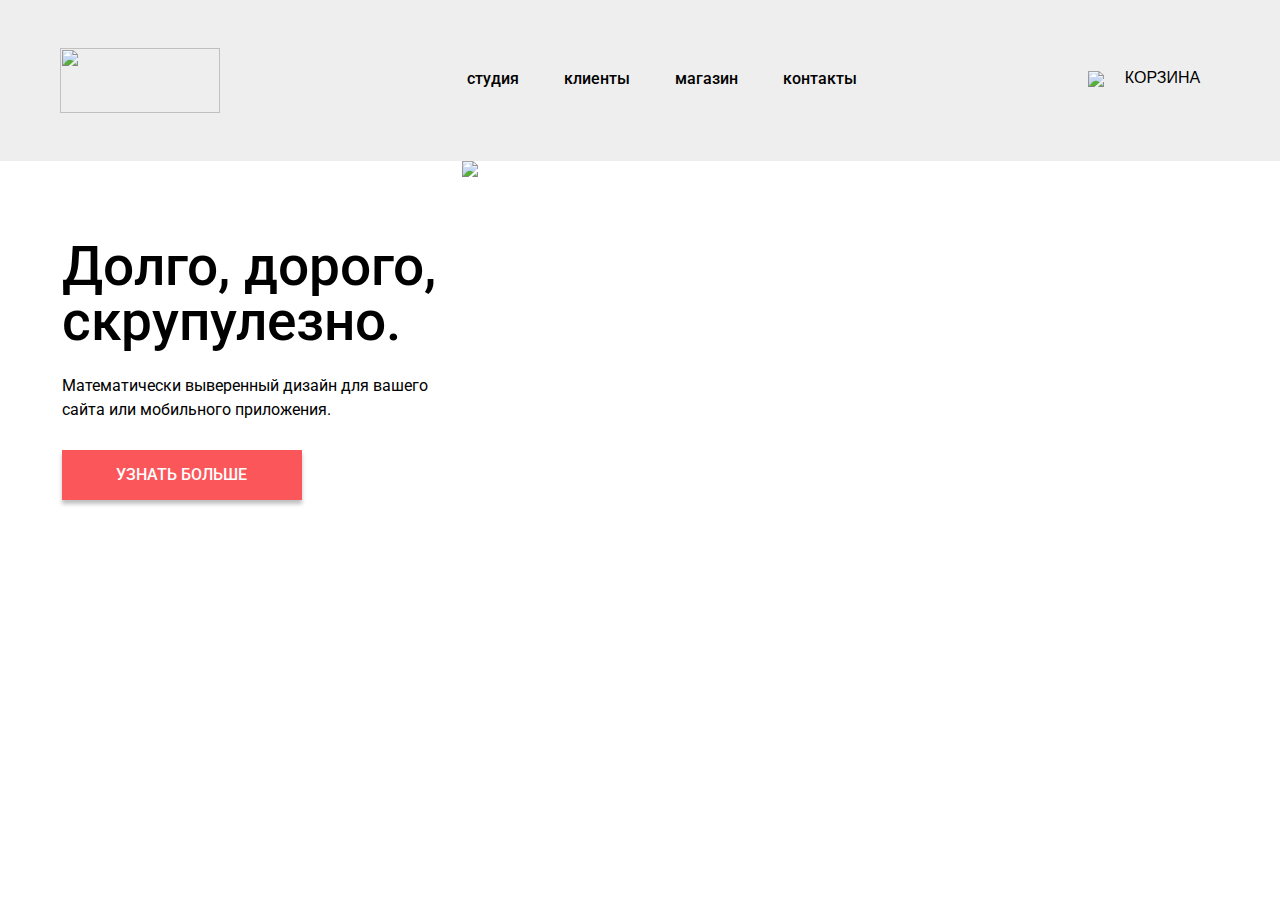
==== index.html @ bd15eae9 "header create" ====
<head>
    <meta charset="UTF-8">
    <meta name="viewport" content="width=device-width">
    <title>Delivery food</title>
    <link rel="stylesheet" href="style.css">
    <link rel="preconnect" href="https://fonts.googleapis.com">
    <link rel="preconnect" href="https://fonts.gstatic.com" crossorigin>
    <link href="https://fonts.googleapis.com/css2?family=Roboto:wght@400;500;700&display=swap" rel="stylesheet">
</head>


    <header class="container site-header">
        <div class="header-container">
            <img src="img/nerds-logo.png" class="nerds-logo">
            <nav class="logo-menu">
                <ul>
                    <li> <a href="#" class="menu-list">студия</a></li>
                    <li> <a href="#" class="menu-list">клиенты</a></li>
                    <li> <a href="#" class="menu-list">магазин</a></li>
                    <li> <a href="#" class="menu-list">контакты</a></li>
                </ul>
            </nav>

           
                <button class="header-basket">
                    <img src="img/basket-image.png" class="basket-image">
                    Корзина
                </button>
                
            

        </div>
    </header>
<body>
    <div class="container hero-section">
        <div class="hero-section-main">
        <h1 class="hero-heading">Долго, дорого, скрупулезно.</h1>
        <p class="hero-text">Математически выверенный дизайн для вашего сайта или мобильного приложения.</p>
        <button class="button button-hero-section">Узнать больше</button>
        </div>
        <img src="img/hero-section-image.png" class="hero-image">
    </div>

</body>
---- style.css ----
*,
*::before,
*::after {
    box-sizing: border-box;
}

body {
    font-family: 'Roboto', sans-serif;
    font-family: 'SF Pro Display', sans-serif;
    background-color: rgba(255, 255, 255, 1);
    padding: 0;
    margin: 0;
}

.container{
    display: flex;
    margin: 0 auto;
}

.button {
    height: 50px;
    font-family: "Roboto";
    font-size: 16px;
    font-weight: 500;
    line-height: 18px;
    text-align: center;
    color: #ffffff;
    border: none;
    box-shadow: 0px 4px 4px rgba(0, 0, 0, 0.25);
    cursor: pointer;
    text-transform: uppercase;

}

.site-header{
    background-color: rgba(238, 238, 238, 1);
}

.header-container{
    display: flex;
    width: 1159.84px;
    margin: 48.09px auto;
}

.nerds-logo{
    width: 159.87px;
    height: 65.02px;

}

.logo-menu{
    width: 437px;
    margin-left: 202.13px;
    
}

ul { 
    display: flex;
    list-style: none;
    padding: 0;
 }

 li {
    display: flex;
    gap: 45px;
 }

.menu-list{
    display: flex;
    margin-left: 45px;
    text-decoration: none;
    font-family: 'Roboto';
    font-style: normal;
    font-weight: 500;
    font-size: 16px;
    line-height: 30px;
    color:rgba(0, 0, 0, 1);
}

li a:not(:first-child):not(:last-child) {
    margin-left: 0;
}

.header-basket{
    position: relative;
    width: 114.84px;
    height: 30px;
    margin-top: 15px;
    margin-left: 246px;
    padding: 0;
    background-color: rgba(238, 238, 238, 1);
    border: 0;
    cursor: pointer;
    font-family: 'Roboto' sans-serif;
    font-size: 16px;
    font-weight: 500;
    line-height: 30px;
    text-transform: uppercase;
}

.basket-image{
    position: absolute;
    left: -17px;
    top: 8px;
    margin-right: 24.74px;
}

.hero-section{
    width: 1157px;
}

.hero-heading{
    width: 400px;
    margin: 78px 0 0 0;
    font-family: "Roboto";
    font-size: 55px;
    font-weight: 500;
    line-height: 55px;
    letter-spacing: 0px;
    text-align: left;

}

.hero-text{
    width: 400px;
    margin: 25px 0 0 0;
    font-family: "Roboto";
    font-size: 16px;
    font-weight: 400;
    line-height: 24px;
    letter-spacing: 0px;
    text-align: left;

}

.button-hero-section{
    width: 240px;
    margin-top: 28px;
    background-color: rgba(251, 86, 90, 1);
}
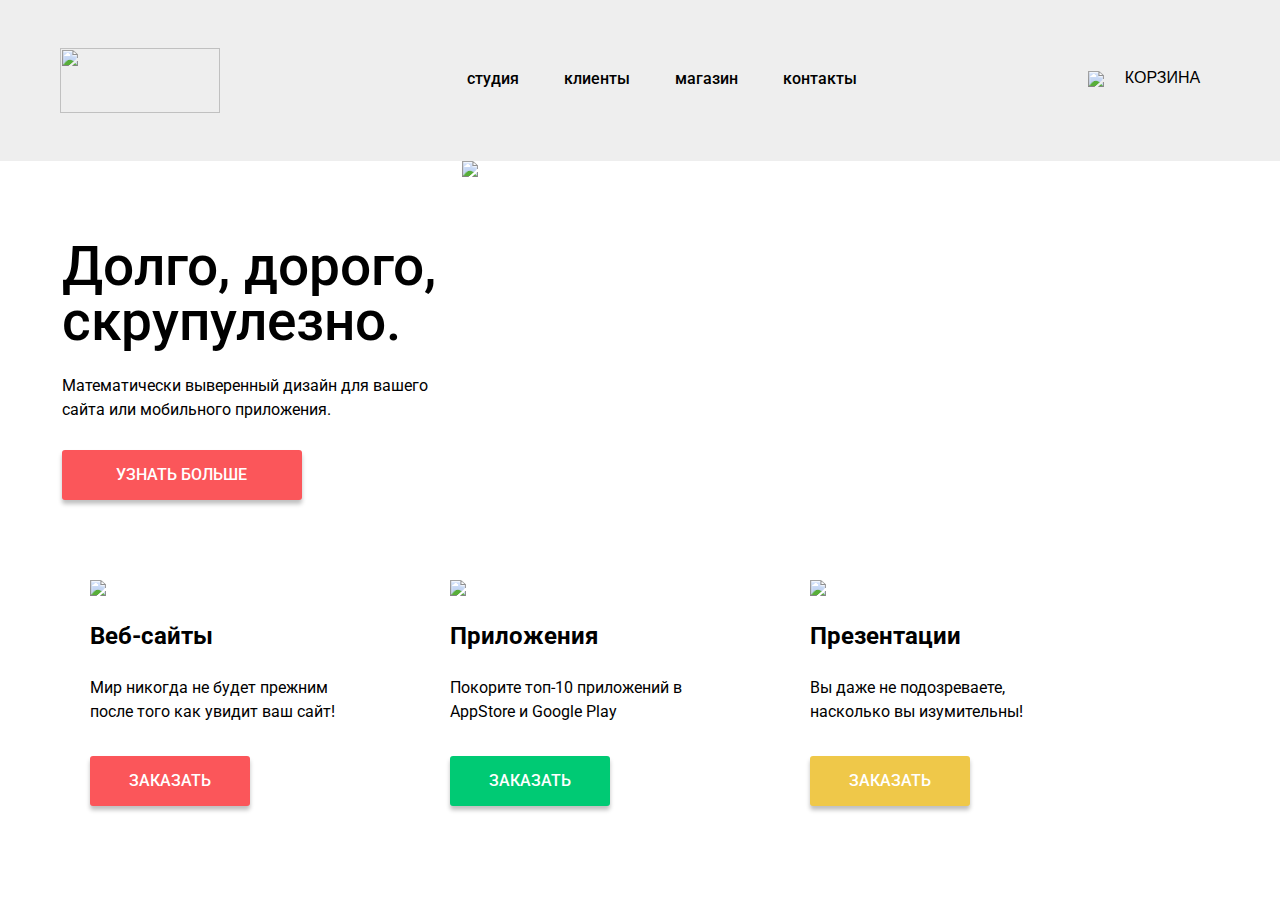
==== commit 50d93826: "card adding" ====
--- a/index.html
+++ b/index.html
@@ -1,7 +1,7 @@
 <head>
     <meta charset="UTF-8">
     <meta name="viewport" content="width=device-width">
-    <title>Delivery food</title>
+    <title>Nerds</title>
     <link rel="stylesheet" href="style.css">
     <link rel="preconnect" href="https://fonts.googleapis.com">
     <link rel="preconnect" href="https://fonts.gstatic.com" crossorigin>
@@ -21,14 +21,10 @@
                 </ul>
             </nav>
 
-           
                 <button class="header-basket">
                     <img src="img/basket-image.png" class="basket-image">
                     Корзина
                 </button>
-                
-            
-
         </div>
     </header>
 <body>
@@ -41,4 +37,28 @@
         <img src="img/hero-section-image.png" class="hero-image">
     </div>
 
+    <div class="container menu-card">
+        <div class="card-list">
+            <img src="img/web-site-image.jpg">
+            <h2 class="card-title">Веб-сайты</h2>
+            <p class="hero-text card-text">Мир никогда не будет прежним после того как увидит ваш сайт!</p>
+            <button class="button card-button">Заказать</button>
+        </div>
+
+        <div class="card-list">
+            <img src="img/application-image.png">
+            <h2 class="card-title">Приложения</h2>
+            <p class="hero-text card-text">Покорите топ-10 приложений в AppStore и Google Play</p>
+            <button class="button card-button-application">Заказать</button>
+        </div>
+
+        <div class="card-list">
+            <img src="img/presentation-image.png">
+            <h2 class="card-title">Презентации</h2>
+            <p class="hero-text card-text">Вы даже не подозреваете, насколько вы изумительны!</p>
+            <button class="button card-button-presentation">Заказать</button>
+        </div>
+
+    </div>
+
 </body>--- a/style.css
+++ b/style.css
@@ -26,6 +26,7 @@
     text-align: center;
     color: #ffffff;
     border: none;
+    border-radius: 3px;
     box-shadow: 0px 4px 4px rgba(0, 0, 0, 0.25);
     cursor: pointer;
     text-transform: uppercase;
@@ -138,4 +139,45 @@
     margin-top: 28px;
     background-color: rgba(251, 86, 90, 1);
 }
-    +
+.menu-card{
+    display: flex;
+    width: 1100px;
+    margin: 80px auto;
+    gap: 100px;
+}
+
+.card-list{
+    gap: 100px;
+}
+
+.card-title{
+    margin: 25px 0 16px 0;
+    font-family: "Roboto";
+    font-size: 24px;
+    font-weight: 700;
+    line-height: 30px;
+    text-align: left;
+}
+
+.card-text{
+    width: 260px;
+}
+    
+.card-button{
+    width: 160px;
+    margin: 32px 0 0 0;
+    background-color: rgba(251, 86, 90, 1);
+}
+
+.card-button-application{
+    width: 160px;
+    margin: 32px 0 0 0;
+    background-color: rgba(0, 202, 116, 1);
+}
+
+.card-button-presentation{
+    width: 160px;
+    margin: 32px 0 0 0;
+    background-color:  rgba(239, 200, 73, 1);
+}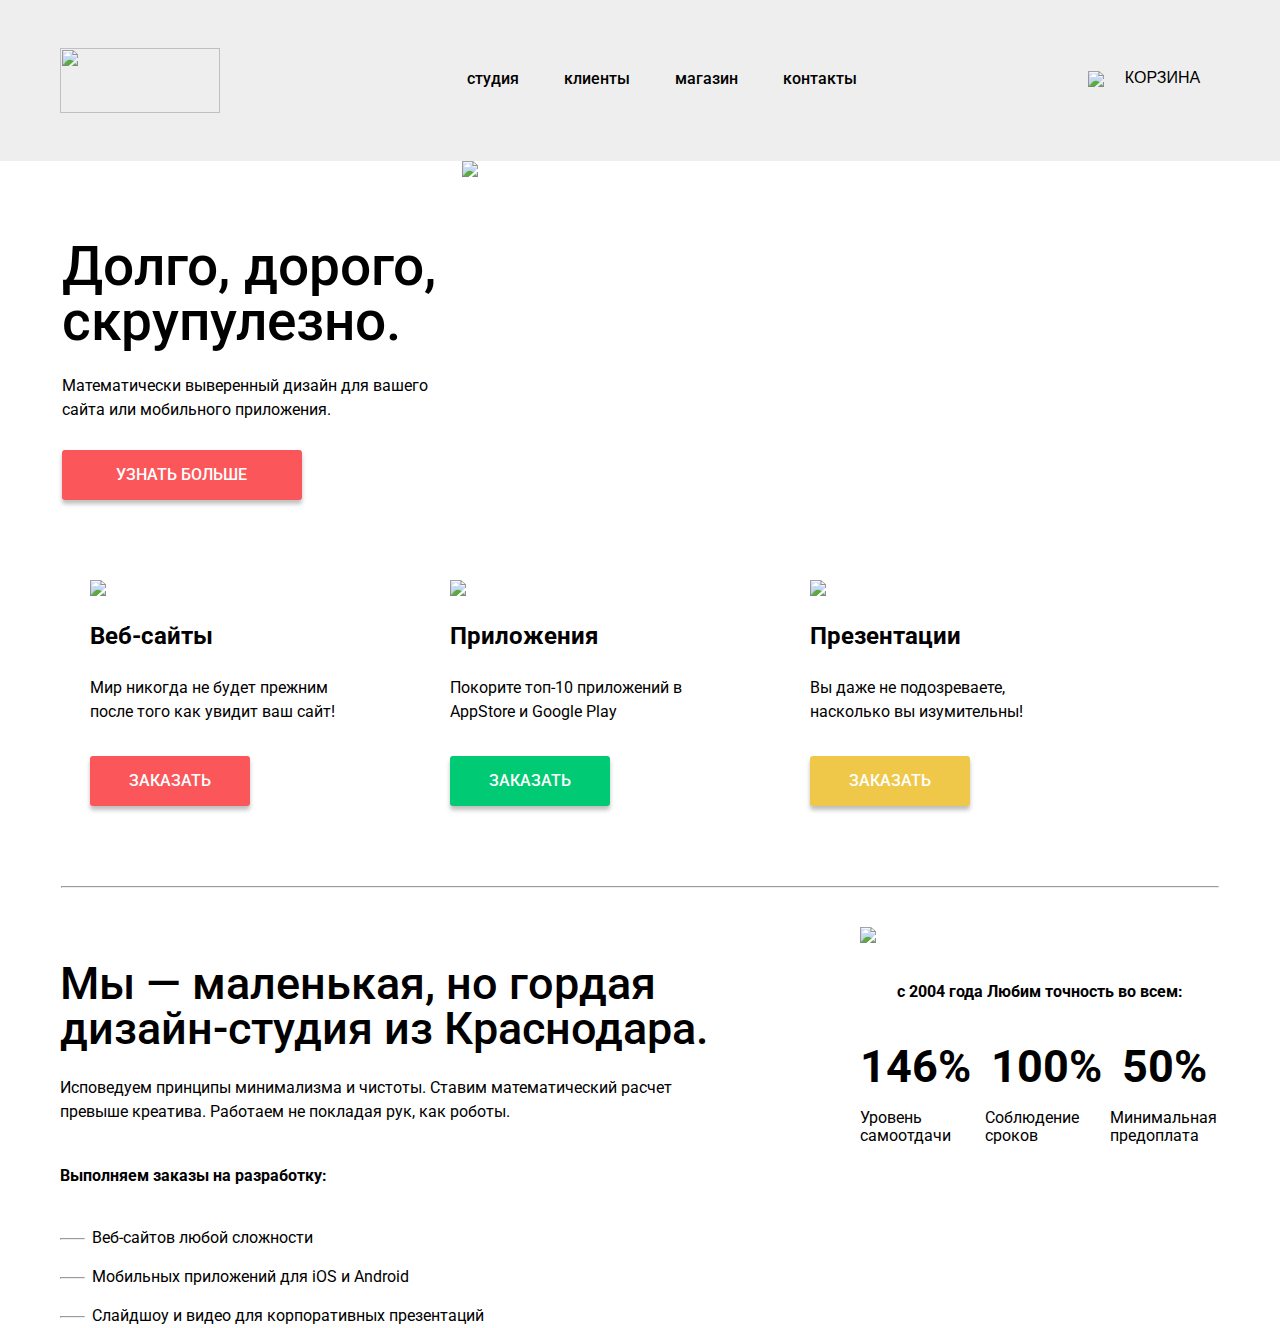
==== commit 1c0abde4: "Add files via upload" ====
--- a/index.html
+++ b/index.html
@@ -58,7 +58,45 @@
             <p class="hero-text card-text">Вы даже не подозреваете, насколько вы изумительны!</p>
             <button class="button card-button-presentation">Заказать</button>
         </div>
-
     </div>
 
+    <hr class="container line-separate">
+
+    <div class="container description-section">
+        <div class="description-section-title">
+            <h3 class="description-section-heading">Мы — маленькая, но гордая дизайн-студия из Краснодара.</h3>
+            <p class="hero-text description-section-text">Исповедуем принципы минимализма и чистоты. Ставим математический расчет превыше креатива. Работаем не покладая рук, как роботы.</p>
+            <p class="description-section-text-task">Выполняем заказы на разработку:</p>
+            <div class="description-section-text-items">
+                <div class="description-section-text-list">
+                    <hr class="description-section-dash">
+                    <p class="hero-text description-section-list-text">Веб-сайтов любой сложности</p>
+                </div>
+                <div class="description-section-text-list">
+                    <hr class="description-section-dash">
+                    <p class="hero-text description-section-list-text">Мобильных приложений для iOS и Android</p>
+                </div>
+                <div class="description-section-text-list">
+                    <hr class="description-section-dash">
+                    <p class="hero-text description-section-list-text">Слайдшоу и видео для корпоративных презентаций</p>
+                </div>
+            </div>
+        </div>
+
+        <div class="success-section">
+            <img src="img/description-section-nerds-image.png">
+            <p class="description-section-text-task success-section-title">с 2004 года Любим точность во всем:</p>
+            <div class="success-section-percent">
+                <p class="description-success-section-percent">146%</p> 
+                <p class="description-success-section-percent">100%</p>
+                <p class="description-success-section-percent">50%</p>
+            </div>
+            <div class="success-section-percent-description">
+                <p class="success-section-percent-description-text">Уровень самоотдачи</p>
+                <p class="success-section-percent-description-text">Соблюдение сроков</p>
+                <p class="success-section-percent-description-text">Минимальная предоплата</p>
+            </div>   
+        </div>
+        
+    </div>
 </body>--- a/style.css
+++ b/style.css
@@ -180,4 +180,117 @@
     width: 160px;
     margin: 32px 0 0 0;
     background-color:  rgba(239, 200, 73, 1);
-}+}
+
+.line-separate{
+    width: 1158px;
+    height: 2px;
+    border-radius: 0px;
+    background-color: rgba(238, 238, 238, 1);
+}
+
+.description-section{
+    display: flex;
+    width: 1160px;
+}
+
+.description-section-title{
+    width: 650px;
+}
+
+.description-section-heading{
+    margin: 73px 0 0 0;
+    font-family: "Roboto";
+    font-size: 45px;
+    font-weight: 500;
+    line-height: 45px;
+    text-align: left;  
+}
+
+.description-section-text{
+    width: 646px;
+}
+
+.description-section-text-task{
+    margin: 40px 0 0 0;
+    font-family: "Roboto";
+    font-size: 16px;
+    font-weight: 700;
+    line-height: 24px;
+    letter-spacing: 0px;
+    text-align: left;
+}
+
+.description-section-text-items{
+    display: block;
+    width: 431px;
+    margin: 23px 0 0 0;
+}
+
+.description-section-text-list{
+    display: flex;
+}
+
+.description-section-dash{
+    width: 25px;
+    height: 2px;
+    margin: 27px 7px 0 0;
+    background-color: rgba(251, 86, 90, 100%);
+    
+}
+
+.description-section-list-text{
+    margin: 0;
+    margin-top: 15px;
+}
+
+.description-section-text-items:first-child{
+    margin-top: 0;
+}
+
+.success-section{
+    width: 360px;
+    margin: 39px 0 0 150px;
+}
+
+.success-section-title{
+    margin: 37px 0 0 0;
+    text-align: center;
+}
+
+.success-section-percent{
+    display: flex;
+    margin: 31px 0 0 0;
+    gap: 20px;
+}
+
+.description-success-section-percent{
+    margin: 0;
+    font-family: "Roboto";
+    font-size: 45px;
+    font-weight: 700;
+    line-height: 64px;
+    letter-spacing: 0px;
+    text-align: left;
+    gap: 20px;
+}
+
+.success-section-percent-description{
+    display: flex;
+    gap: 15px;
+}
+
+.success-section-percent-description-text{
+    display: flex;
+    width: 113px;
+    gap: 15px;
+    margin: 10px 0 0 0;
+    font-family: "Roboto";  
+    font-size: 16px;
+    font-weight: 400;
+    line-height: 18px;
+    letter-spacing: 0px;
+    text-align: left;
+
+}
+
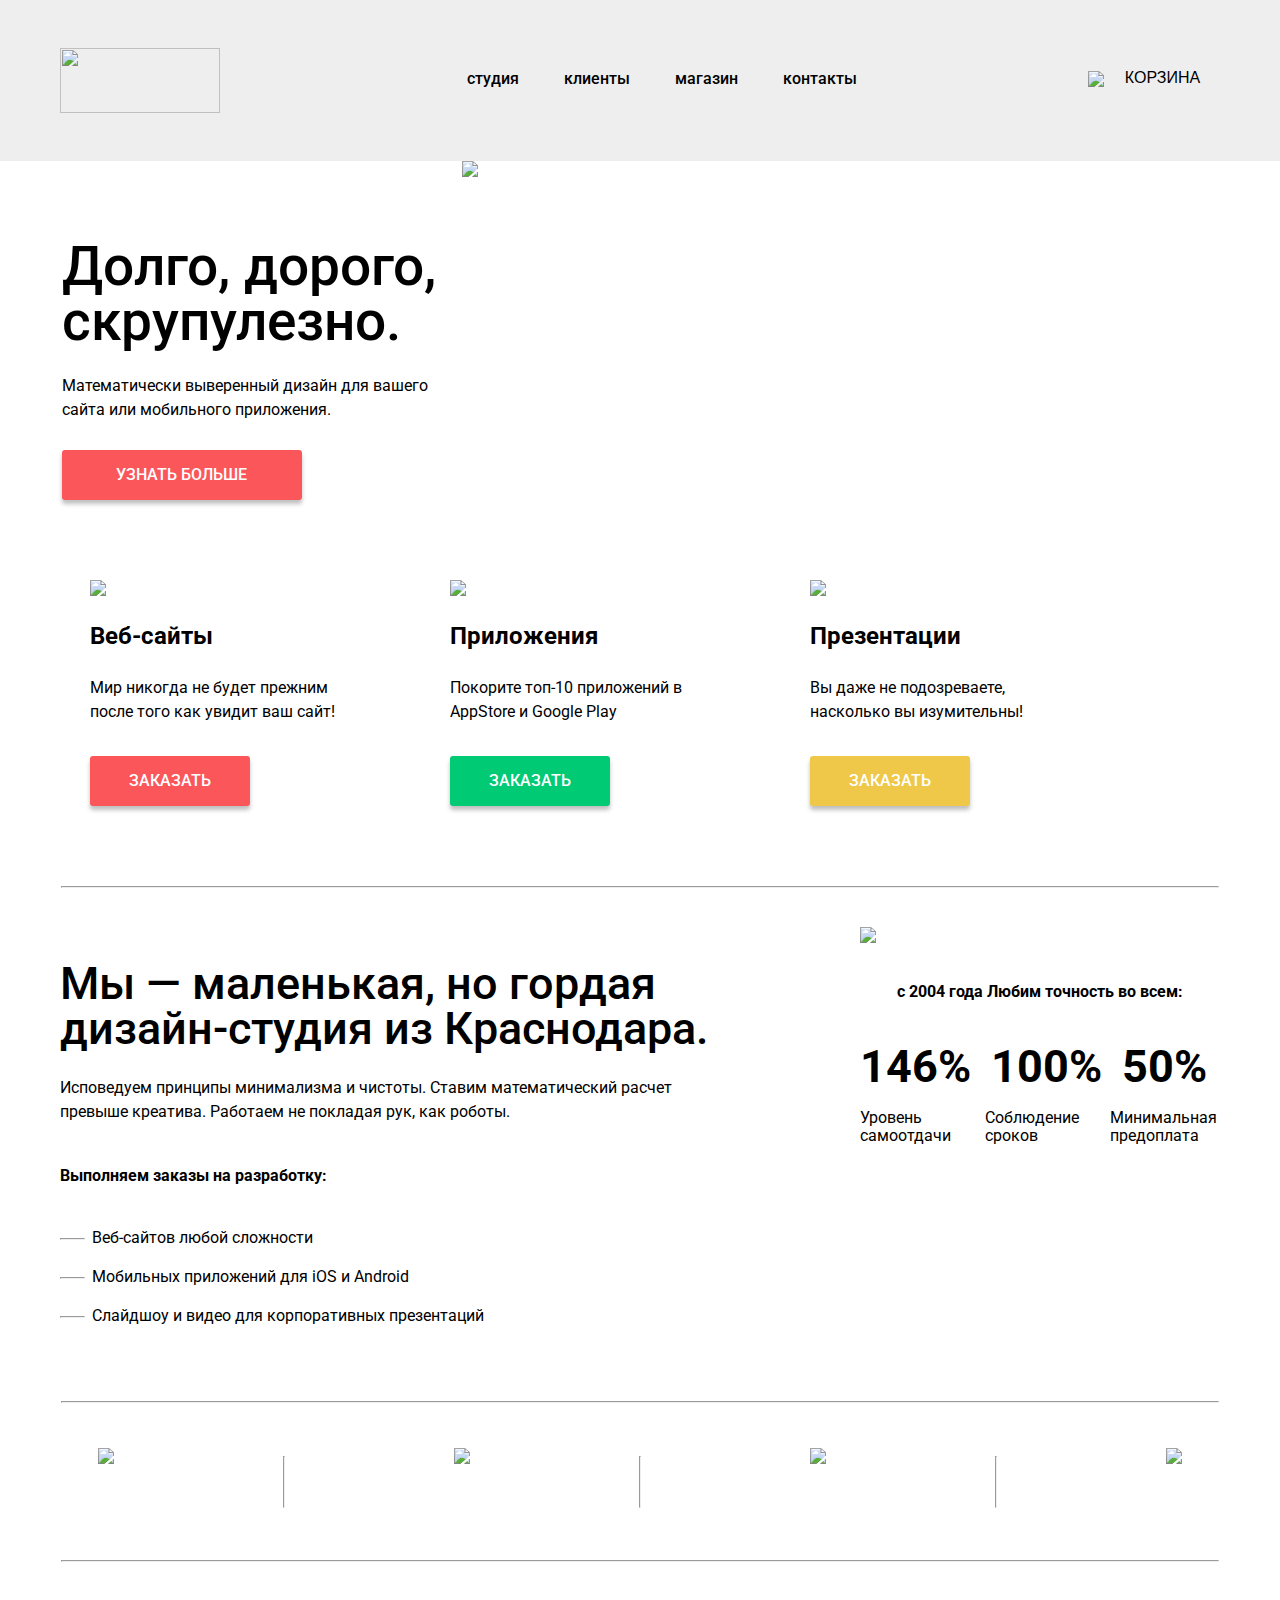
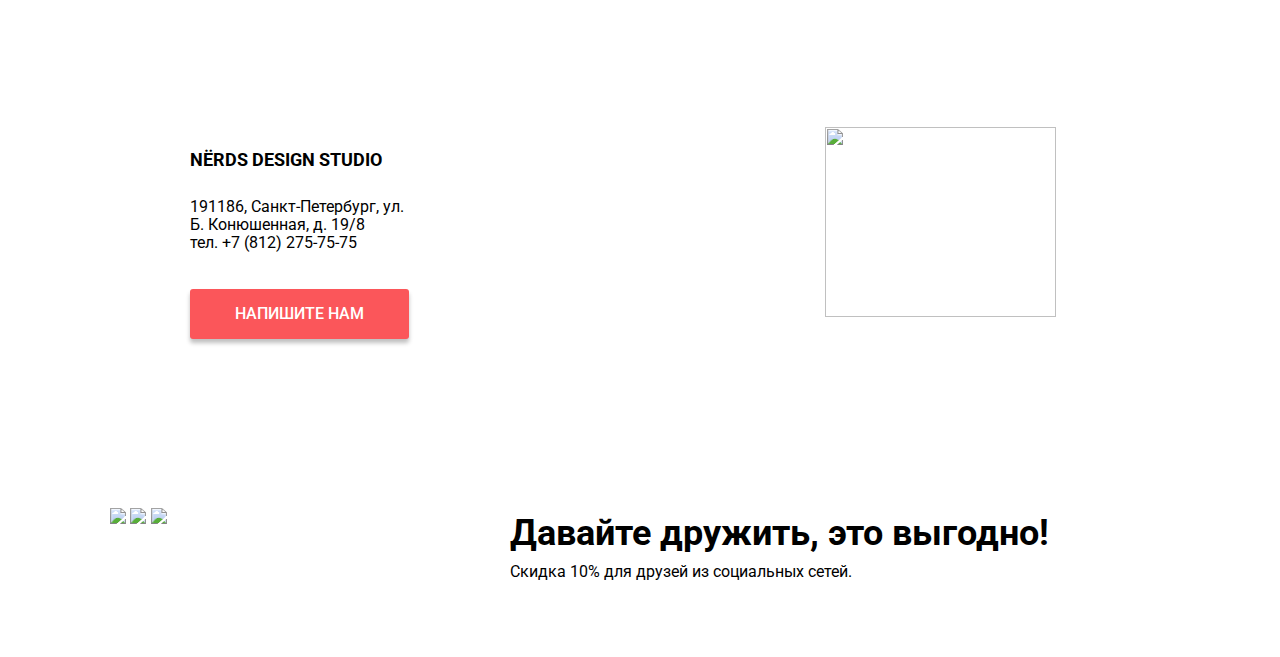
==== commit 9eae5817: "Add files via upload" ====
--- a/index.html
+++ b/index.html
@@ -97,6 +97,44 @@
                 <p class="success-section-percent-description-text">Минимальная предоплата</p>
             </div>   
         </div>
-        
     </div>
+
+    <hr class="container line-separate">
+
+    <div class="container partners-section">
+        <a href="#"><img src="img/html-academy-image.png"></a>
+        <hr class="partners-section-line">
+        <a href="#"><img src="img/borodinski-image.png"></a>
+        <hr class="partners-section-line">
+        <a href="#"><img src="img/pink-image.png"></a>
+        <hr class="partners-section-line">
+        <a href="#"><img src="img/mishka-image.png"></a>
+    </div>
+
+    <hr class="container line-separate">
+
+    <div class="container nerds-map-section">
+        <div class="nerds-contact-info">
+            <h4 class="nerds-contact-heading">NЁRDS DESIGN STUDIO</h4>
+            <p class="nerds-contact-text">191186, Санкт-Петербург, ул. Б. Конюшенная, д. 19/8 <br>тел. +7 (812) 275-75-75</p>
+            <button class="button nerds-contact-button">Напишите нам</button>
+        </div>
+        <a href="#"><img src="img/nerds-map-marker.png" class="nerds-map-marke"></a>
+    </div>
+
+    <footer>
+        <div class="container footer-social-media">
+            <div class="social-media">
+                <a href="#"><img src="img/vk-image.png" class="social-media-image"></a>
+                <a href="#"><img src="img/facebook-image.png" class="social-media-image"></a>
+                <a href="#"><img src="img/instagram-image.png" class="social-media-image"></a>
+            </div>
+
+            <div class="footer-information">
+                <h5 class="footer-heading">Давайте дружить, это выгодно!</h5>
+                <p class="footer-text">Скидка 10% для друзей из социальных сетей.</p>
+            </div>
+
+        </div>
+    </footer>
 </body>--- a/style.css
+++ b/style.css
@@ -192,6 +192,7 @@
 .description-section{
     display: flex;
     width: 1160px;
+    margin-bottom: 73px;
 }
 
 .description-section-title{
@@ -291,6 +292,103 @@
     line-height: 18px;
     letter-spacing: 0px;
     text-align: left;
-
-}
-
+}
+
+.partners-section{
+    display: flex;
+    width: 1085px;
+    margin: 45px auto 44px;
+}
+
+.partners-section-line{
+    width: 2px;
+    height: 52px;
+    background-color: #EEEEEE;
+}
+
+.nerds-map-section{
+    position: relative;
+    width: 1440px;
+    margin-top: 80px;
+    background-image: url("img/nerds-map.png");
+}
+
+.nerds-contact-info{
+    width: 319px;
+    margin: 54px 0 54px 140px;
+    background-color: rgba(255, 255, 255, 1);
+}
+
+.nerds-contact-heading{
+    margin: 49px 0 0 50px;
+    font-family: "Roboto";  
+    font-size: 18px;
+    font-weight: 700;
+    line-height: 30px;
+    letter-spacing: 0px;
+    text-align: left;
+}
+
+.nerds-contact-text{
+    width: 230px;
+    margin: 22.71px 0 0 50px;
+    font-family: "Roboto"; 
+    font-size: 16px;
+    font-weight: 400;
+    line-height: 18px;
+    letter-spacing: 0px;
+    text-align: left;
+}
+
+.nerds-contact-button{
+    width: 219px;
+    margin: 37.29px 0 47px 50px;
+    background-color: rgba(251, 86, 90, 1);
+}
+
+.nerds-map-marke{
+    position: absolute;
+    width: 231px;
+    height: 190px;
+    left: 825px;
+    top: 85px;
+}
+
+.footer-social-media{
+    width: 1060px;
+}
+
+.social-media{
+    width: 261px;
+    margin: 68px 0 68px 0;
+    gap: 9px;
+}
+
+.social-media-image{
+    gap: 9px;
+}
+
+.footer-information{
+    width: 660px;
+    margin: 75px 0 74px 139px;
+}
+
+.footer-heading{
+    margin: 0;
+    font-family: "Roboto"; 
+    font-size: 36px;
+    font-weight: 700;
+    line-height: 36px;
+    letter-spacing: 0px;
+    text-align: left;
+}
+
+.footer-text{
+    margin: 10px 0 0 0;
+    font-family: "Roboto";
+    font-size: 16px;
+    font-weight: 400;
+    line-height: 22px;
+    letter-spacing: 0px;
+    text-align: left;
+}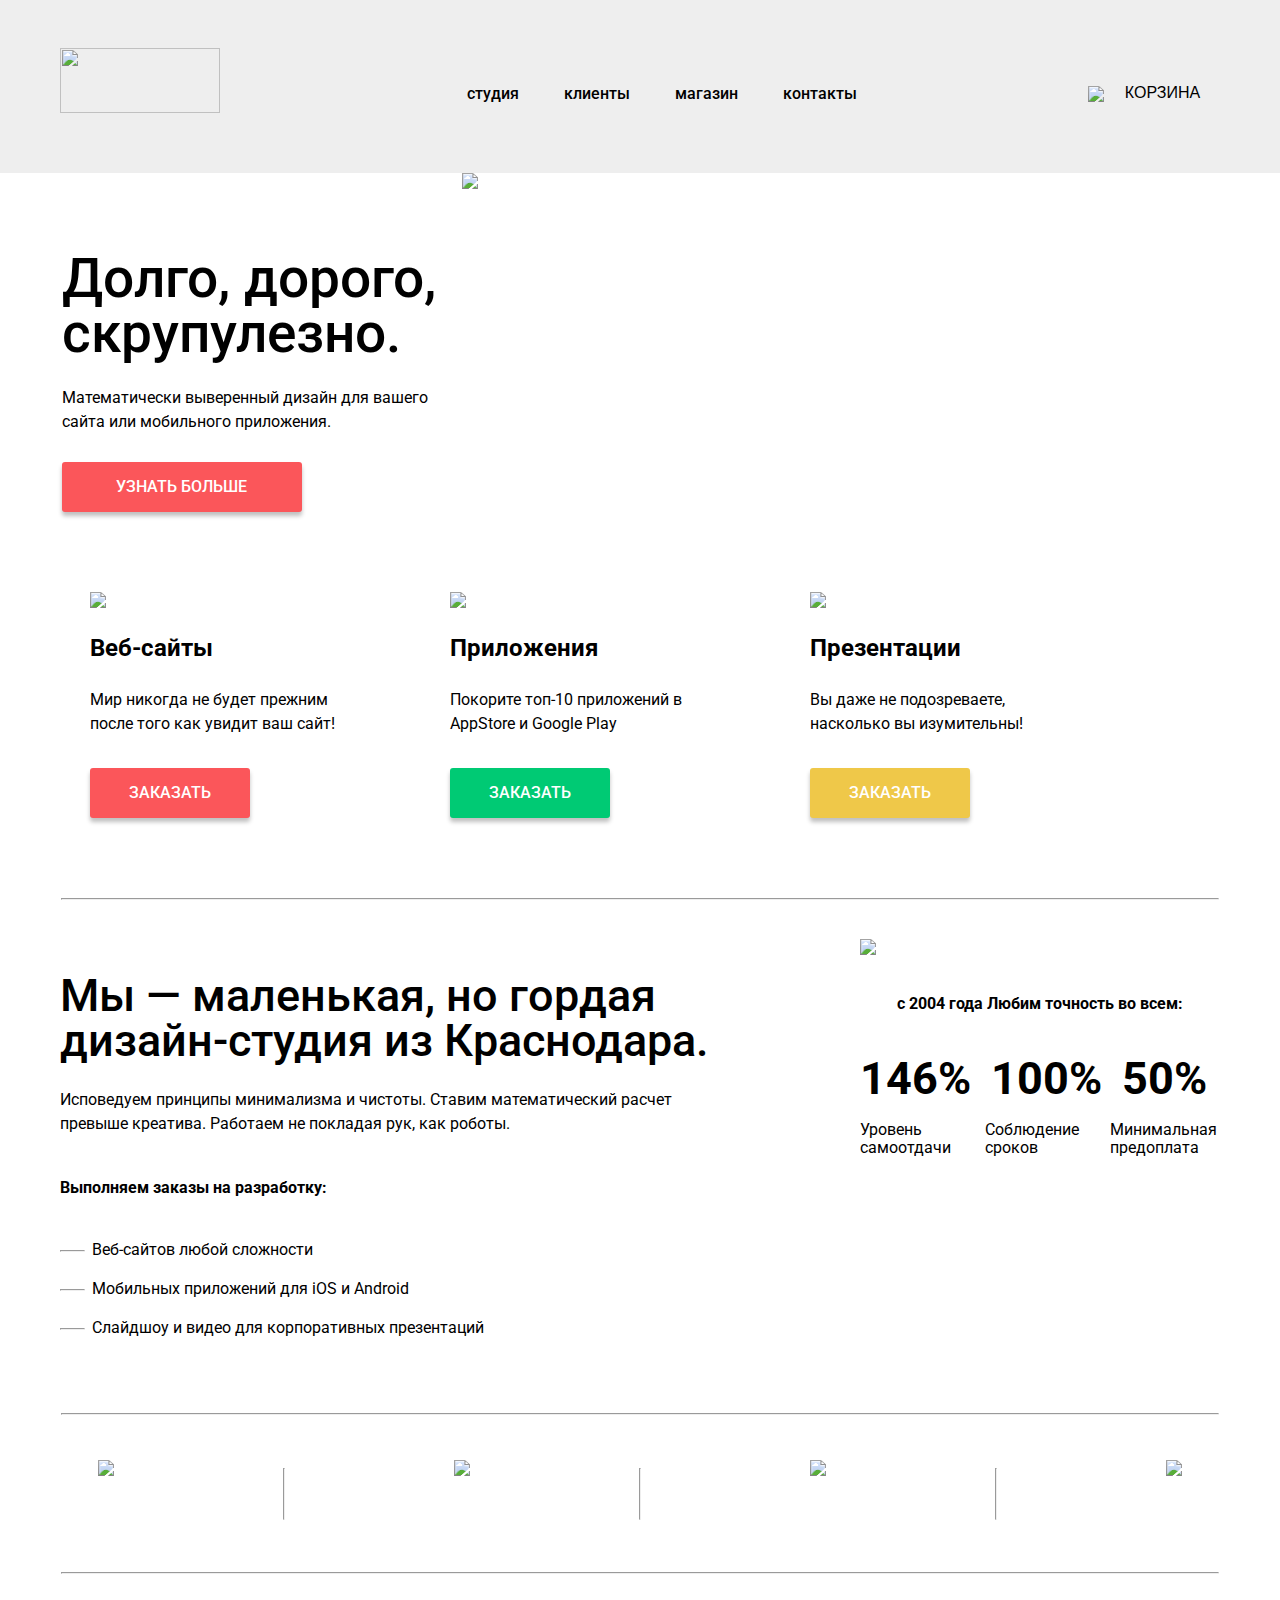
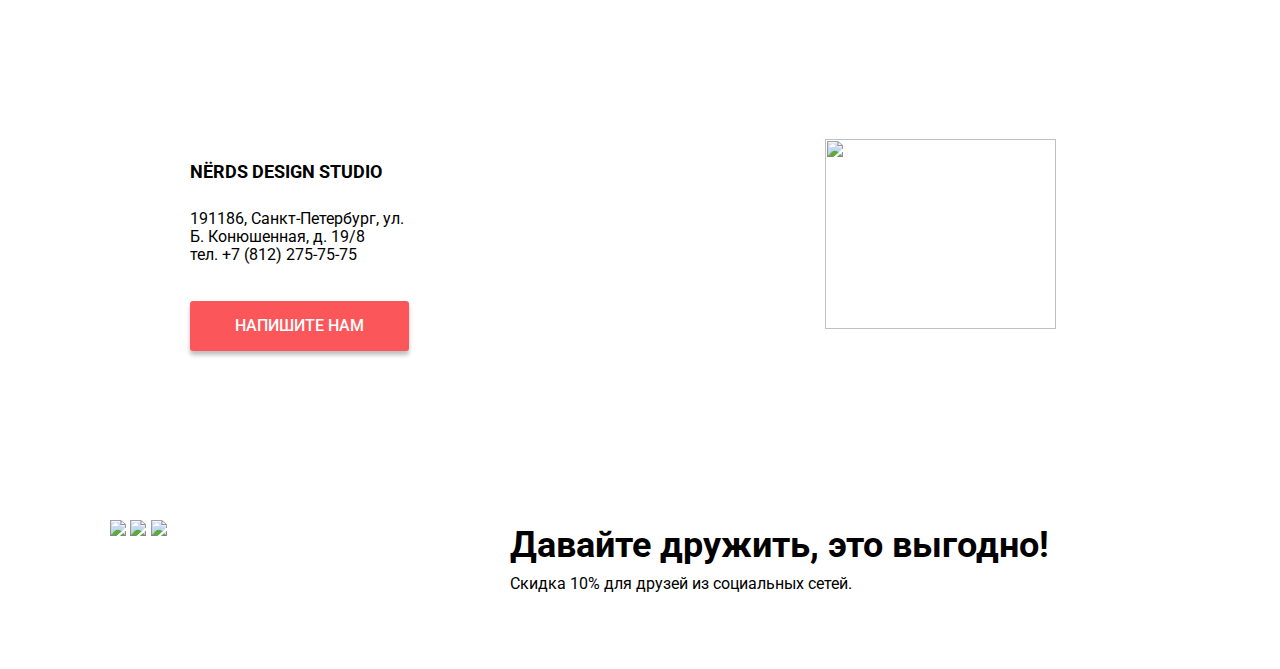
==== commit fe6ab34c: "2nd page" ====
--- a/index.html
+++ b/index.html
@@ -9,7 +9,7 @@
 </head>
 
 
-    <header class="container site-header">
+<header class="container site-header">
         <div class="header-container">
             <img src="img/nerds-logo.png" class="nerds-logo">
             <nav class="logo-menu">
@@ -26,7 +26,7 @@
                     Корзина
                 </button>
         </div>
-    </header>
+</header>
 <body>
     <div class="container hero-section">
         <div class="hero-section-main">
--- a/style.css
+++ b/style.css
@@ -52,7 +52,7 @@
 .logo-menu{
     width: 437px;
     margin-left: 202.13px;
-    
+    padding-top: 15px;
 }
 
 ul { 
@@ -67,6 +67,7 @@
  }
 
 .menu-list{
+    position: relative;
     display: flex;
     margin-left: 45px;
     text-decoration: none;
@@ -86,7 +87,7 @@
     position: relative;
     width: 114.84px;
     height: 30px;
-    margin-top: 15px;
+    margin-top: 30px;
     margin-left: 246px;
     padding: 0;
     background-color: rgba(238, 238, 238, 1);
@@ -391,4 +392,304 @@
     line-height: 22px;
     letter-spacing: 0px;
     text-align: left;
+}
+
+
+
+/* страница каталог */
+
+.container-catalog{
+    margin: 0 auto;
+}
+
+.site-header-catalog{
+    padding-top: 25px;
+    background-color: rgba(238, 238, 238, 1);
+}
+
+.header-main-heading{
+    display: block;
+    flex-direction: column;
+}
+
+.catalog-header-line{
+    position: relative;
+    top: -11px;
+    left: 66px;
+    width: 73px;
+    height: 2px;
+    background-color: rgba(251, 86, 90, 1);
+}
+
+.catalog-heading{
+    width: 726px;
+    margin: 78px auto;
+    padding-bottom: 108px;
+}
+
+.catalog-main-container{
+    width: 1160px;
+    margin: 0 auto;
+}
+
+.catalog-main-head{
+    display: flex;
+    width: 1159px;
+}
+
+.catalog-head-properties{
+    font-family: "Roboto";
+    font-size: 18px;
+    font-weight: 700;
+    line-height: 30px;
+    letter-spacing: 0px;
+    text-align: left;
+}
+
+.catalog-sorting{
+    margin-left: 285px;
+}
+
+.catalog-head-prop{
+    padding-top: 7px;
+    font-family: "Roboto";
+    font-size: 14px;
+    font-weight: 400;
+    line-height: 18px;
+    letter-spacing: 0px;
+    text-align: center;
+}
+
+.catalog-head-price-sorting{
+    margin-left: 266px;
+}
+.catalog-head-type-sorting{
+    margin-left: 25px;
+    color: rgba(0, 0, 0, 1);
+    opacity: 0.3;
+}
+
+.catalog-head-title-sorting{
+    margin-left: 25px;
+    opacity: 0.3;
+}
+
+.button-dirrection{
+    height: 10px;
+    margin-left: 46px;
+    margin-top: 30px;
+    border: none;
+    background-color: #ffffff
+}
+.catalog-dirrection-image{
+    width: 11px;
+    height: 10px;
+    border: none;
+}
+
+.main-block{
+    display: flex;
+    margin: 48px 0 0 0;
+}
+.catalog-main-filters{
+    width: 260px;
+}
+
+.slide-filter{
+    position: relative;
+    width: 260px;
+    height: 80px;
+    margin: 0 0 22px 0;
+    background: rgba(238, 238, 238, 1);
+}
+
+.slide-line{
+    position: absolute;
+    width: 205px;
+    height: 2px;
+    top: 34px;
+    left: 30px;
+    background: rgba(215, 220, 223, 1);
+}
+
+.slide-line-green{   
+    position: absolute;
+    width: 138px;
+    height: 4px;
+    top: 33px;
+    left: 30px;
+    background: rgba(0, 202, 116, 1);
+
+}
+
+.circkle-slide-1{
+    position: absolute;
+    width: 20px;
+    height: 20px;
+    top: 32px;
+    left: 28px;
+    background: rgba(255, 255, 255, 1);
+    box-shadow: 0px 2px 1px rgba(0, 0, 0, 0.15);
+    border-radius: 50%;
+}
+
+.circkle-slide-2{
+    position: absolute;
+    width: 20px;
+    height: 20px;
+    top: 32px;
+    right: 80px;
+    background: rgba(255, 255, 255, 1);
+    box-shadow: 0px 2px 1px rgba(0, 0, 0, 0.15);
+    border-radius: 50%;
+}
+
+.circkle-small-slide{
+    width: 4px;
+    height: 4px;
+    margin: 8px 8px 8px 8px;
+    background: rgba(171, 171, 171, 1);
+    border-radius: 50%;
+}
+
+.catalog-price-filters{
+    display: flex;
+}
+
+.filter-fr{
+    margin: 10px 11px 0 0;
+    font-family: "Roboto";
+    font-size: 16px;
+    font-weight: 400;
+    line-height: 22px;
+    letter-spacing: 0px;
+    text-align: left;
+}
+
+.filter-prise{
+    width: 80px;
+    height: 38px;
+    padding-top: 8px;
+    background-color: rgba(238, 238, 238, 1);
+    border-radius: 3px;
+    font-family: Roboto;
+    font-size: 16px;
+    font-weight: 400;
+    line-height: 22px;
+    letter-spacing: 0px;
+    text-align: center;
+}
+
+.price-from{
+    margin-right: 33px;
+}
+
+.main-filters-grid{
+    width: 185px;
+}
+
+.filters-grid{
+    margin: 54px 0 0 0;
+    text-transform: uppercase;
+}
+
+.catalog-container-grid{
+    display: flex;
+}
+
+.grid-radio-on-image{
+    width: 25px;
+    height: 25px;
+    margin: 13px 11px 0 0;
+    cursor: pointer;
+}
+
+.grid-radio-off-image{
+    width: 25px;
+    height: 25px;
+    margin: 13px 11px 0 0;
+    cursor: pointer;
+}
+
+.grid-text{
+    margin: 17px 11px 0 0;
+    font-family: "Roboto";
+    font-size: 16px;
+    font-weight: 400;
+    line-height: 19px;
+    letter-spacing: 0px;
+    text-align: center;
+    color: rgba(40, 49, 54, 1);
+}
+
+.main-filters-peculiarities{
+    width: 208px;
+}
+
+.filters-peculiarities{
+    margin: 46px 0 0 0;
+    text-transform: uppercase;
+}
+
+.peculiarities-checkbox-on-image{
+    width: 25px;
+    height: 25px;
+    margin: 17px 11px 0 0;
+    cursor: pointer;
+}
+
+.peculiarities-checkbox-off-image{
+    width: 25px;
+    height: 25px;
+    margin: 17px 11px 0 0;
+    cursor: pointer;
+}
+
+.button-show-filters{
+    width: 260px;
+    margin: 50px 0 0 0;
+    font-family: "Roboto";
+    font-size: 16px;
+    font-weight: 500;
+    line-height: 18px;
+    letter-spacing: 0px;
+    text-align: center;
+    box-shadow: 0px 4px 4px rgba(0, 0, 0, 0.25);
+    background: rgba(238, 238, 238, 1);
+    color: black;
+
+}
+
+.main-block-tamplates{
+    display: flex;
+    flex-wrap: wrap;
+    width: 760px;
+    margin: 0 0 0 140px;
+    gap: 40px 30px;
+}
+
+.template-image{
+    width: 360px;
+    height: 620px;
+    box-shadow: 0px 4px 4px rgba(0, 0, 0, 0.25);
+}
+
+.page-buttons{
+    margin: 54px 0 60px 0;
+}
+
+.button-page{
+    width: 50px;
+    margin: 0 11px 0 0;
+    padding: 0;
+    border: 3px solid rgba(219, 219, 219, 1);
+    background-color:  rgba(238, 238, 238, 1);
+    color: rgba(0, 0, 0, 1);
+}
+
+.main-button-page{
+    width: 260px;
+    margin: 0;
+    text-transform: uppercase;
+    color: rgba(0, 0, 0, 1);
 }